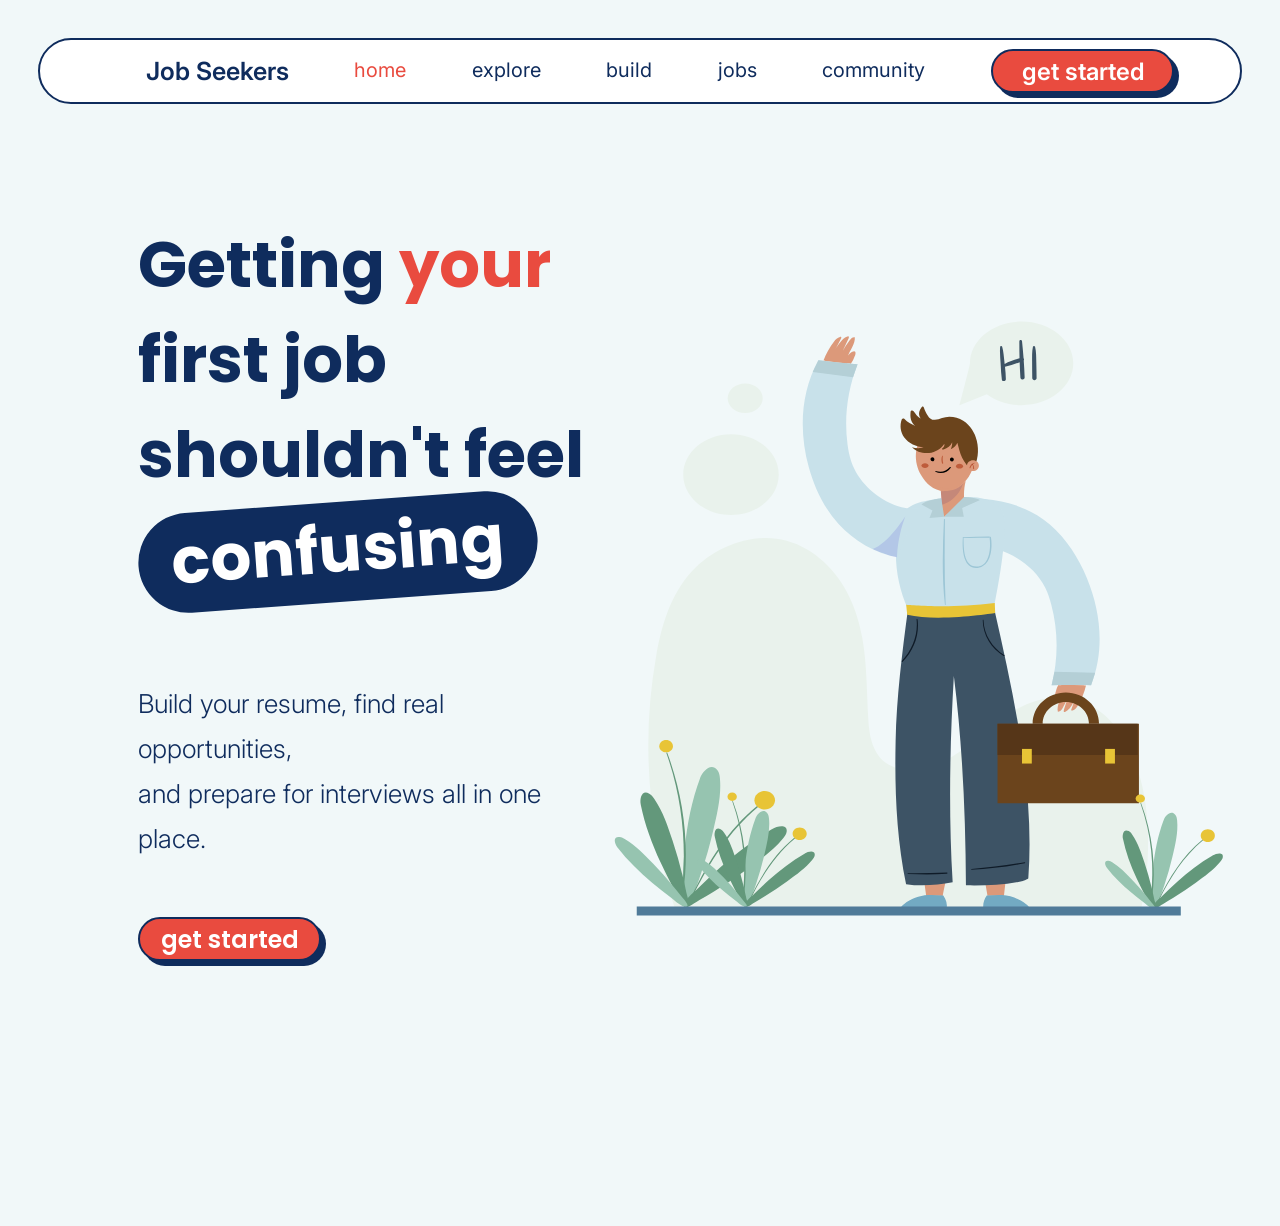
==== index.html @ 9e2808a2 "Complete home hero section" ====
<!DOCTYPE html>
<html lang="en">
<head>
    <meta charset="UTF-8">
    <meta name="viewport" content="width=device-width, initial-scale=1.0">
    <title>Job Seekers</title>
    <link rel="stylesheet" href="styles.css">
    <link rel="icon" type="image/png" href= ./assets/suitcase.png>
    <script src="./js/active-page.js"></script> 
</head>
<body>
    <header>
        <nav>
            <ul class="main-nav-bar">
                <li><div class="logo">Job Seekers</div></li>
                <li><a href="index.html">home</a></li>
                <li><a href="explore.html">explore</a></li>
                <li><a href="build.html">build</a></li>
                <li><a href="jobs.html">jobs</a></li>
                <li><a href="community.html">community</a></li>
                <li><a href="explore.html" class="cta-button">get started</a></li>
            </ul>
        </nav>
    </header>
    <section class="hero-section">
        <div class="hero-content">
            <div class = "hero-message">
                <h1>Getting <span class="hero-your-span">your</span><br>
                    first job<br>
                    shouldn't feel <span class="hero-confusing-span">confusing</span></h1>
                <p>Build your resume, find real opportunities,<br>
                    and prepare for interviews all in one place.</p>
                <a href="explore.html" class="cta-button">get started</a>
            </div>
            <div class="hero-image" alt="Job Seekers Hero Image"></div>
        </div>
    </section>
</body>
</html>
---- styles.css ----
@import url('https://fonts.googleapis.com/css2?family=Inter:ital,opsz,wght@0,14..32,100..900;1,14..32,100..900&family=Poppins:ital,wght@0,100;0,200;0,300;0,400;0,500;0,600;0,700;0,800;0,900;1,100;1,200;1,300;1,400;1,500;1,600;1,700;1,800;1,900&family=Source+Serif+4:ital,opsz,wght@0,8..60,200..900;1,8..60,200..900&display=swap');

/* Variables */
:root {
    --primary-color: #0F2C5D;
    --secondary-color: #E94B3F;
    --supplementary-color: #FED966;
    --background-color: #F1F8F9;
    --primary-font: "Poppins", sans-serif;
    --secondary-font: "Inter", sans-serif;
}

/* Base */
html {
    background-color: var(--background-color);
    font-family: var(--primary-font);
}

header {
    display: flex;
    padding: 30px;
}

ul {
    list-style: none;
    margin: 0;
}

/* Navigation */
.logo {
    color: var(--primary-color);
    font-family: var(--secondary-font);
    font-size: 25px;
    font-weight: 600;
}

ul a {
    color: var(--primary-color);
    font-family: var(--secondary-font);
    font-size: 20px;
    text-decoration: none;
}

nav {
    align-items: center;
    background-color: #FFFFFF;
    border: 2px solid var(--primary-color);
    border-radius: 50px;
    display: flex;
    height: 62px;
    width: 100%;
}

.main-nav-bar {
    align-items: center;
    display: flex;
    justify-content: space-evenly;
    width: 100%;
}

.main-nav-bar a.current-page-link {
    color: var(--secondary-color);
    font-family: var(--secondary-font);
}

/* Buttons */
.cta-button {
    align-items: center;
    background: var(--secondary-color);
    border: 2px solid var(--primary-color);
    border-radius: 25px;
    box-shadow: 5px 5px 0px var(--primary-color);
    color: #FFFFFF;
    cursor: pointer;
    display: flex;
    font-style: normal;
    font-size: 24px;
    font-weight: 600;
    height: 40px;
    justify-content: center;
    line-height: normal;
    text-align: center;
    text-decoration: none;
    transition: all 0.3s ease;
    width: 179.299px;
}

.cta-button:hover {
    background-color: #FFFFFF;
    color: var(--secondary-color);
    transform: translateY(-2px);
}

.cta-button:active {
    box-shadow: none;
    transform: translateY(4px);
}

/* Hero Section */

.hero-section {
    display: flex;
    height: 1024px;
    padding: 30px;
}

.hero-content {
    display: flex;
    height: 100vh;
    width: 100%;
}

.hero-message {
    display: flex;
    flex-direction: column;
    padding-left: 100px;
}

.hero-image {
    background-image: url(./assets/hero-img.svg);
    background-position: right;
    background-repeat: no-repeat;
    background-size: contain;
    height: 100%;
    width: 100%;
}

.hero-message h1,
.hero-your-span,
.hero-confusing-span {
    color: var(--primary-color);
    font-family: var(--primary-font);
    font-size: 64px;
    line-height: normal;
}

.hero-your-span {
    color: var(--secondary-color);
}

.hero-confusing-span {
    background-color: var(--primary-color);
    border-radius: 50px;
    color: #FFFFFF;
    display: inline-block;
    height: 100px;
    text-align: center;
    transform: rotate(-4.13deg);
    width: 400.411px;
}

.hero-message p {
    color: var(--primary-color);
    font-family: var(--secondary-font);
    font-size: 26px;
    font-weight: 300;
    line-height: 45px;
}

.hero-message .cta-button {
    margin-top: 30px;
}
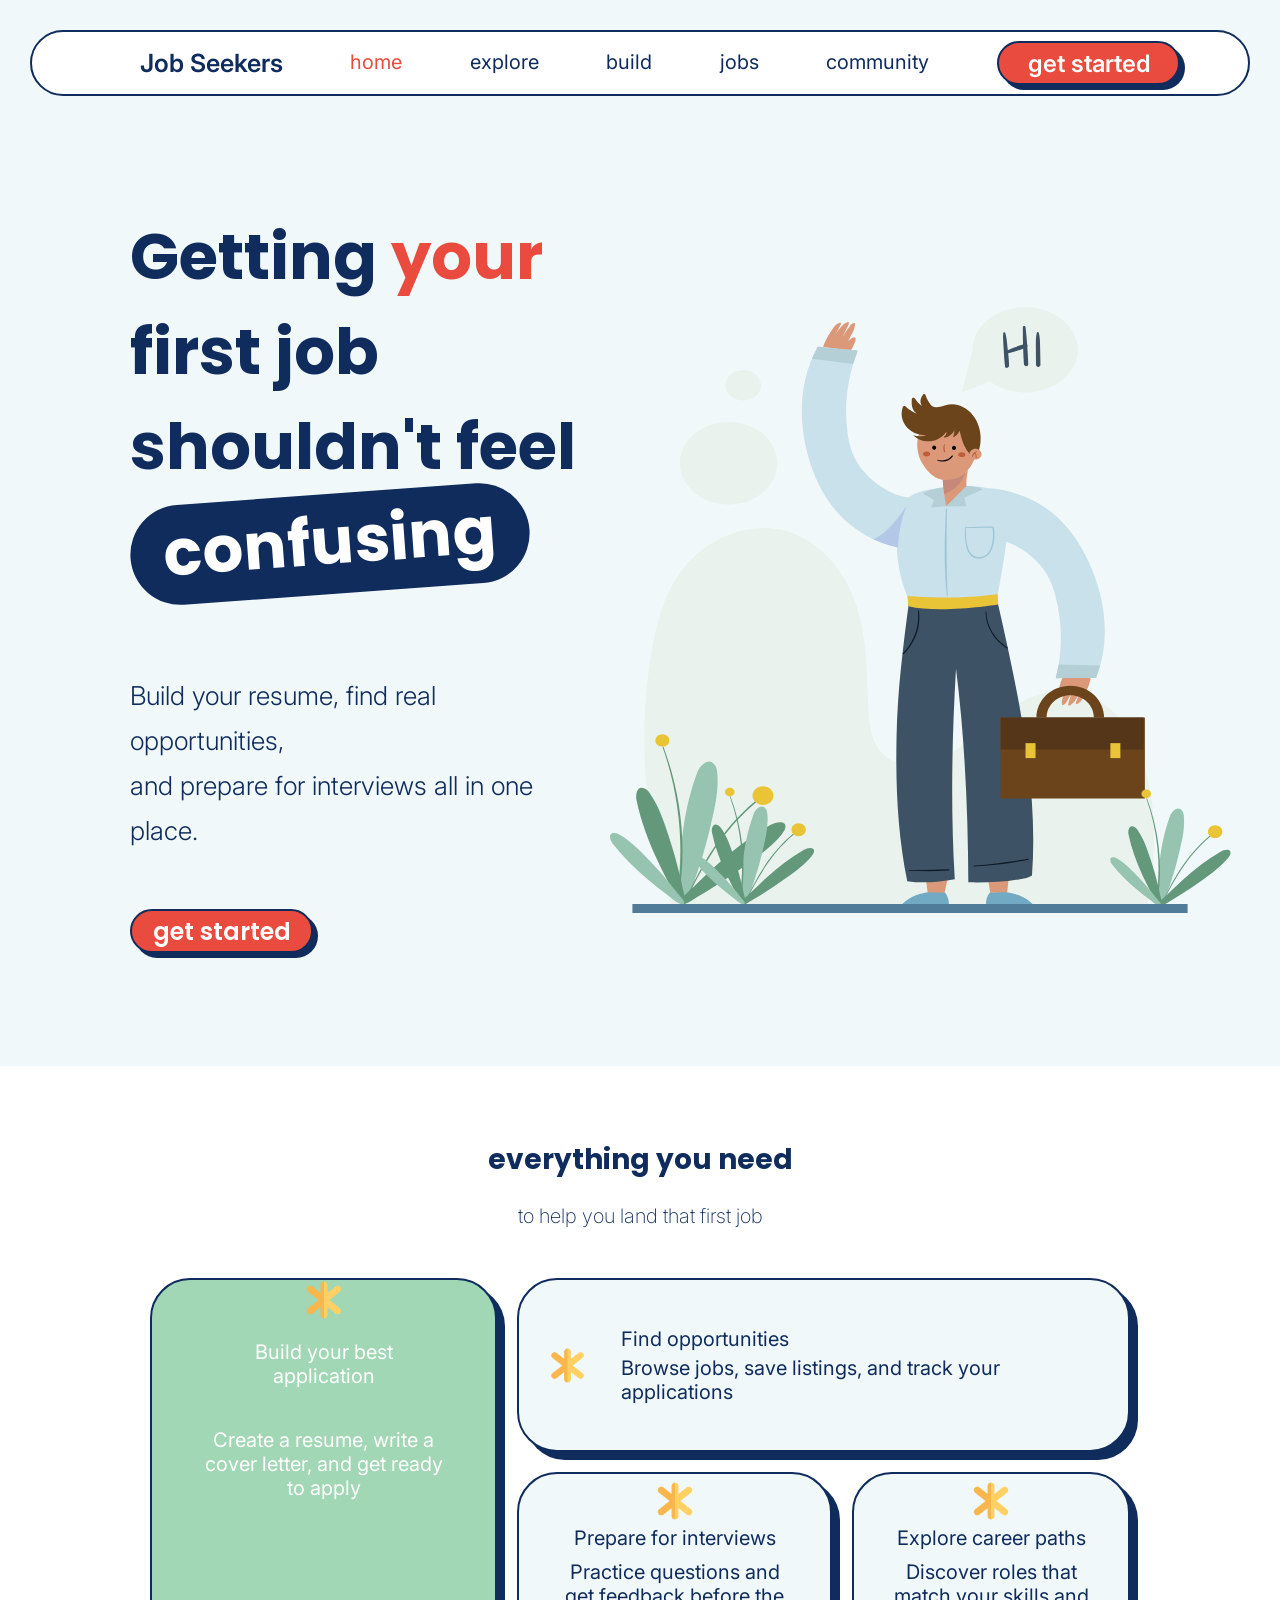
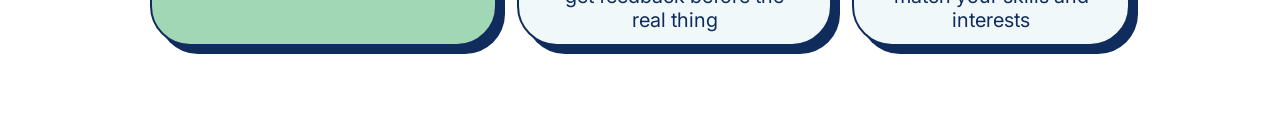
==== commit 8d20ace4: "add feature section" ====
--- a/index.html
+++ b/index.html
@@ -35,5 +35,40 @@
             <div class="hero-image" alt="Job Seekers Hero Image"></div>
         </div>
     </section>
+    <section class="feature-section">
+        <div class="feature-content">
+            <div class="feature-message">
+                <h2>everything you need</h2>
+                <p>to help you land that first job</p>
+            </div>
+            <div class="feature-cards">
+                <div class="feature-card left-feature-card">
+                    <div class="card-img"></div>
+                    <p>Build your best application</p>
+                    <p>Create a resume, write a cover letter, and get ready to apply</p>
+                </div>
+                <div class="right-feature-cards-container">
+                    <div class="feature-card right-feature-card top-right-feature-card">
+                        <div class="card-img"></div>
+                        <div>
+                            <p>Find opportunities</p>
+                            <p>Browse jobs, save listings, and track your applications</p>    
+                        </div>
+                    </div>
+                    <div class="right-btm-feature-card-container">
+                        <div class=" feature-card right-feature-card right-btm-feature-card">
+                            <div class="card-img"></div>
+                            <p>Prepare for interviews</p>
+                            <p>Practice questions and get feedback before the real thing</p>
+                        </div>
+                        <div class=" feature-card right-feature-card right-btm-feature-card">
+                            <div class="card-img"></div>
+                            <p>Explore career paths</p>
+                            <p>Discover roles that match your skills and interests</p>
+                        </div>
+                    </div>
+                </div>
+            </div>
+    </section>
 </body>
 </html>
--- a/styles.css
+++ b/styles.css
@@ -16,6 +16,10 @@
     font-family: var(--primary-font);
 }
 
+body {
+    margin: 0;
+}
+
 header {
     display: flex;
     padding: 30px;
@@ -100,7 +104,7 @@
 
 .hero-section {
     display: flex;
-    height: 1024px;
+    height: 880px;
     padding: 30px;
 }
 
@@ -159,4 +163,104 @@
 
 .hero-message .cta-button {
     margin-top: 30px;
-}+}
+
+/* Feature Section */
+
+.feature-section {
+    align-items: center;
+    background-color: #FFFFFF;
+    display: flex;
+    flex-direction: column;
+    padding: 50px;
+}
+
+.card-img {
+    background-image: url(./assets/asterisk.png);
+    background-repeat: no-repeat;
+    background-position: center;
+    background-size: contain;
+    height: 40px;
+    width: 40px;
+}
+
+.feature-message h2 {
+    color: var(--primary-color);
+    font-family: var(--primary-font);
+    font-size: 28px;
+    text-align: center;
+}
+
+.feature-message p {
+    color: var(--primary-color);
+    font-family: var(--secondary-font);
+    font-size: 20px;
+    font-weight: 200;
+    text-align: center;
+}
+
+.feature-cards {
+    color: var(--primary-color);
+    display: flex;
+    font-family: var(--secondary-font);
+    font-size: 20px;
+    gap: 20px;
+    padding: 30px 100px;
+}
+
+.feature-card {
+    border: 2px solid var(--primary-color);
+    border-radius: 40px;
+    box-shadow: 8px 8px 0 0 var(--primary-color);
+}
+
+.left-feature-card {
+    align-items: center;
+    background-color: #a1d7b5;
+    display: flex;
+    flex-direction: column;
+}
+
+.left-feature-card p {
+    color: #FFFFFF;
+    padding: 0 50px;
+    text-align: center;
+}
+
+.right-feature-card {
+    background-color: var(--background-color);
+    height: 170px;
+}
+
+.top-right-feature-card {
+    align-items: center;
+    display: flex;
+    padding: 0 30px;
+}
+
+.right-btm-feature-card {
+    align-items: center;
+    display: flex;
+    flex-direction: column;
+    justify-content: center;
+}
+
+.right-btm-feature-card p {
+    text-align: center;
+}
+
+.right-feature-cards-container {
+    display: flex;
+    flex-direction: column;
+    gap: 20px;
+}
+
+.right-btm-feature-card-container {
+    display: flex;
+    gap: 20px;
+}
+
+.right-feature-card p {
+    margin: 5px;
+    padding: 0 30px;
+}
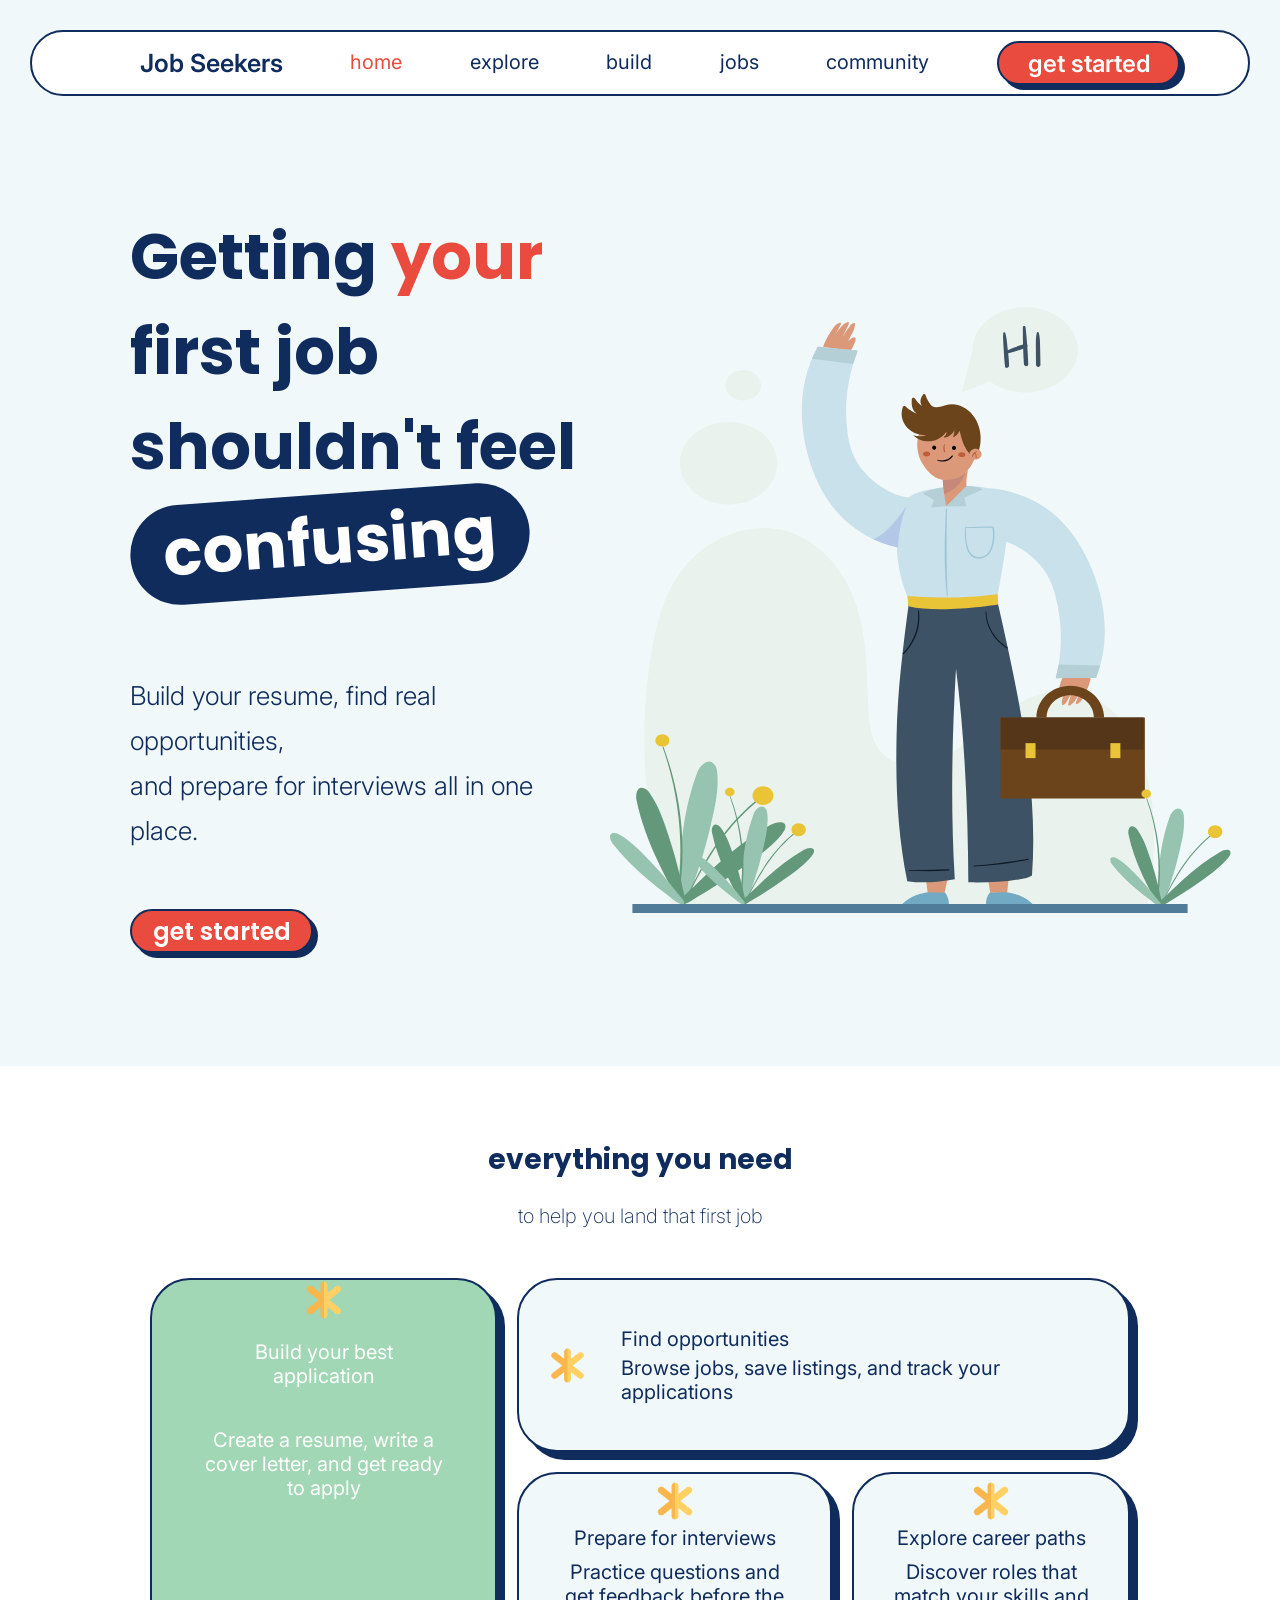
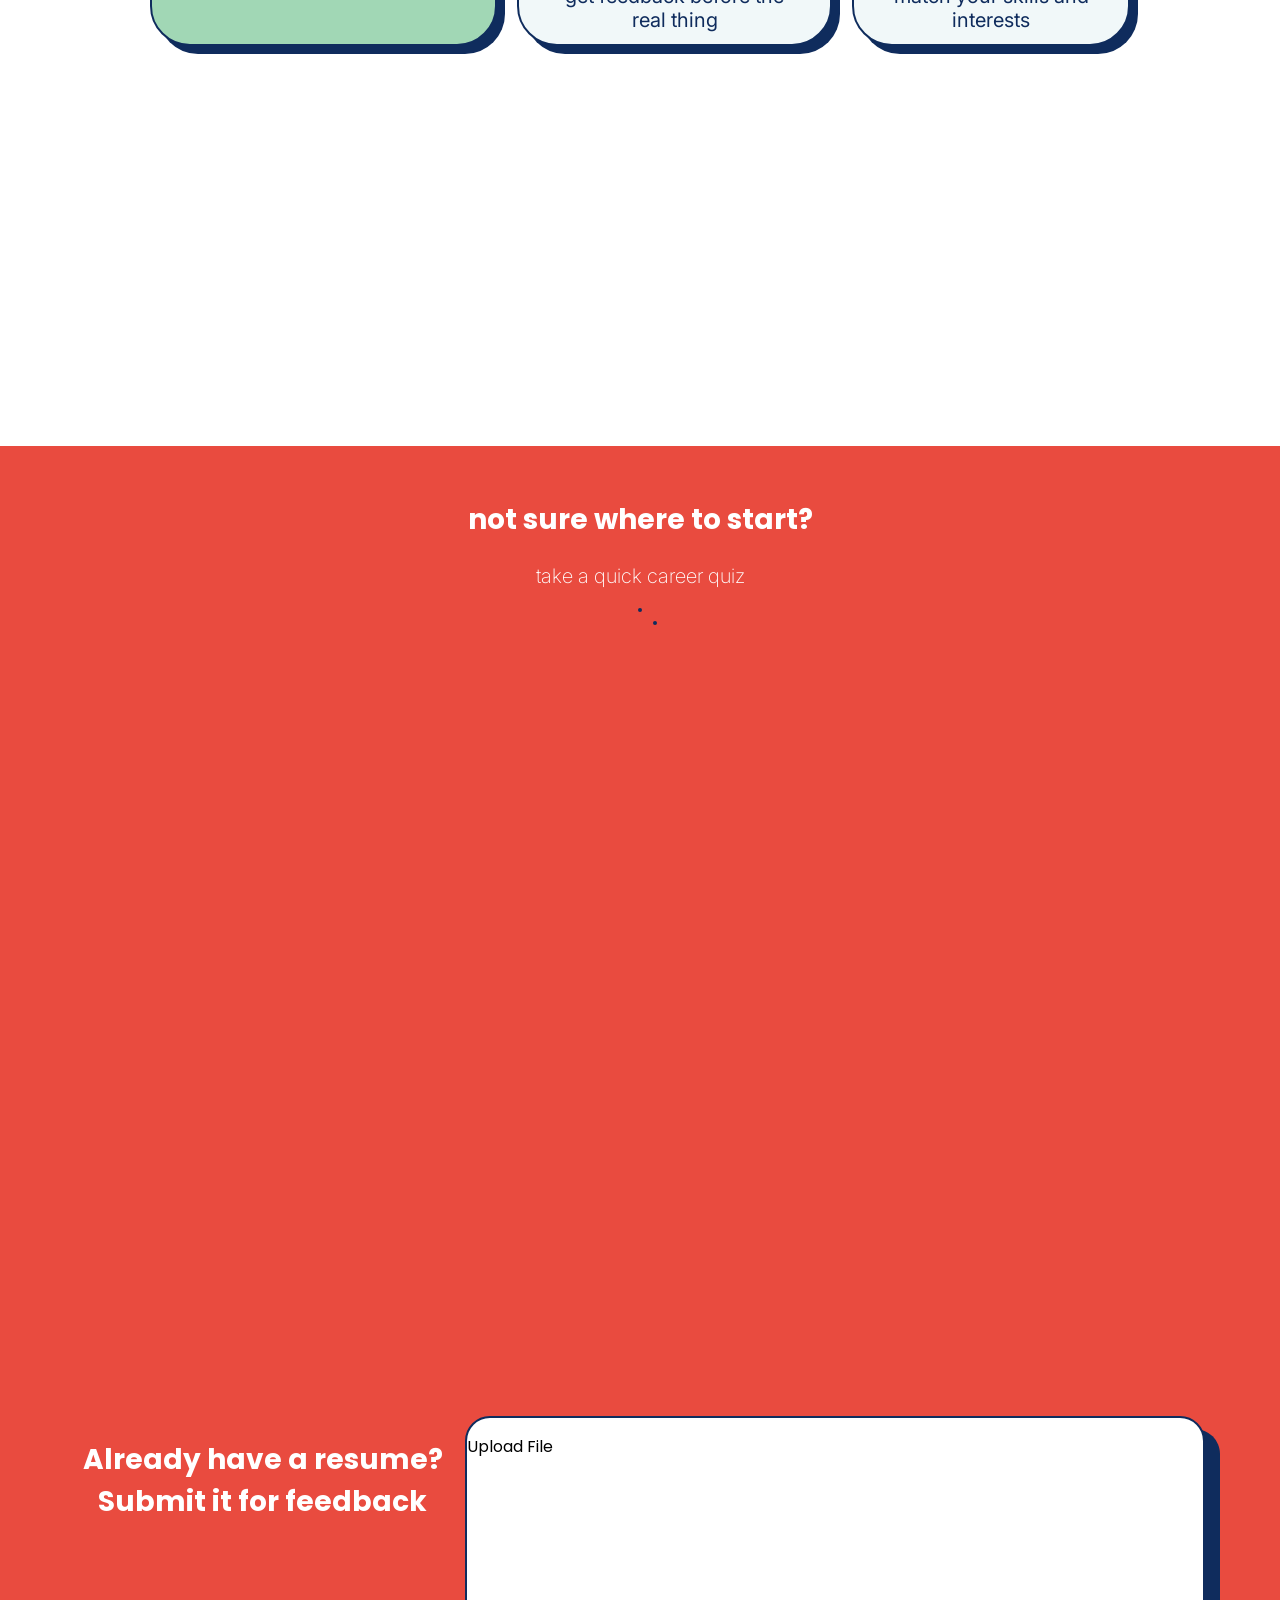
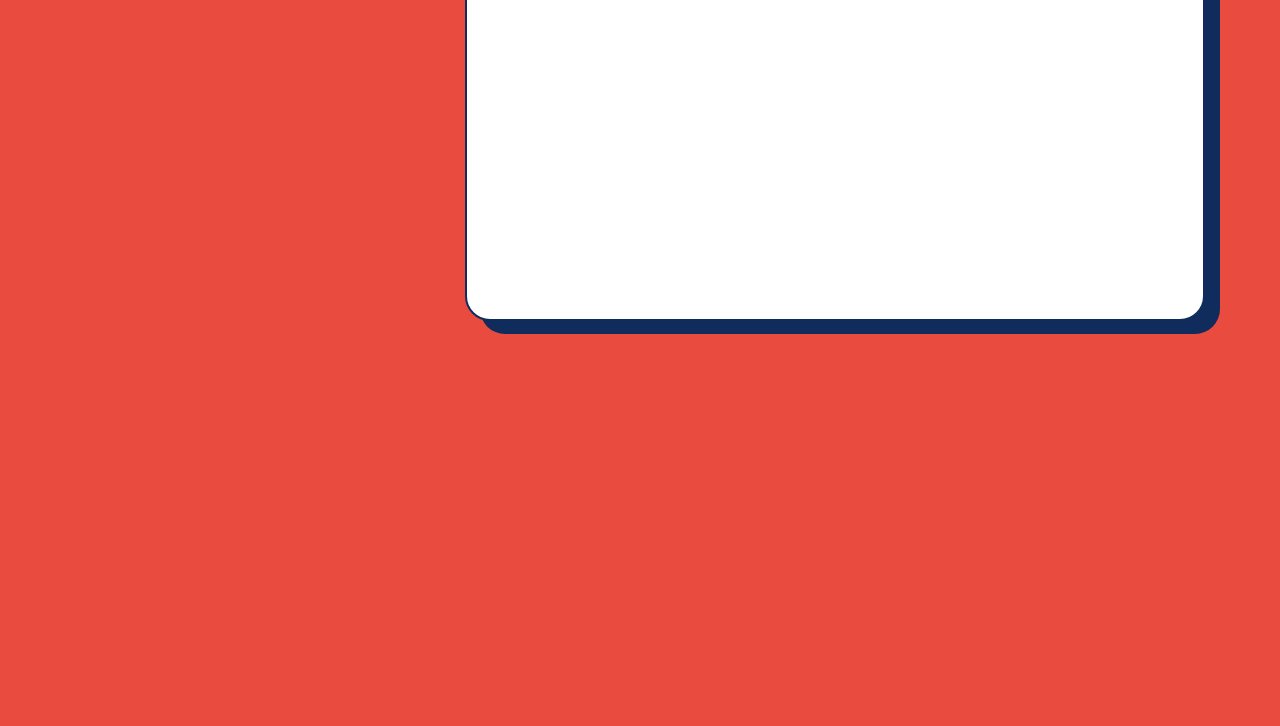
==== commit 50105c7d: "Add quiz and resume section" ====
--- a/index.html
+++ b/index.html
@@ -7,6 +7,28 @@
     <link rel="stylesheet" href="styles.css">
     <link rel="icon" type="image/png" href= ./assets/suitcase.png>
     <script src="./js/active-page.js"></script> 
+    <!-- Marquiz script start -->
+    <script>
+    (function(w, d, s, o){
+    var j = d.createElement(s); j.async = true; j.src = '//script.marquiz.io/v2.js';j.onload = function() {
+        if (document.readyState !== 'loading') Marquiz.init(o);
+        else document.addEventListener("DOMContentLoaded", function() {
+        Marquiz.init(o);
+        });
+    };
+    d.head.insertBefore(j, d.head.firstElementChild);
+    })(window, document, 'script', {
+        host: '//quiz.marquiz.io',
+        region: 'us',
+        id: '69caba107ebec4001cd37ff1',
+        autoOpen: false,
+        autoOpenFreq: 'once',
+        openOnExit: false,
+        disableOnMobile: false
+    }
+    );
+    </script>
+    <!-- Marquiz script end -->
 </head>
 <body>
     <header>
@@ -22,7 +44,7 @@
             </ul>
         </nav>
     </header>
-    <section class="hero-section">
+    <section class="hero-section home-sections">
         <div class="hero-content">
             <div class = "hero-message">
                 <h1>Getting <span class="hero-your-span">your</span><br>
@@ -35,9 +57,9 @@
             <div class="hero-image" alt="Job Seekers Hero Image"></div>
         </div>
     </section>
-    <section class="feature-section">
-        <div class="feature-content">
-            <div class="feature-message">
+    <section class="feature-section home-sections">
+        <div class="feature-content section-content">
+            <div class="feature-message section-message">
                 <h2>everything you need</h2>
                 <p>to help you land that first job</p>
             </div>
@@ -70,5 +92,29 @@
                 </div>
             </div>
     </section>
+    <section class="career-quiz-section home-sections">
+        <div class="quiz-content section-content">
+            <div class="quiz-message section-message">
+                <h2>not sure where to start?</h2>
+                <p>take a quick career quiz</p>
+            </div>
+            <div class="quiz-form-container">
+                <div data-marquiz-id="69caba107ebec4001cd37ff1"></div>
+                <script>(function(t, p) {window.Marquiz ? Marquiz.add([t, p]) : document.addEventListener('marquizLoaded', function() {Marquiz.add([t, p])})})('Inline', {id: '69caba107ebec4001cd37ff1', buttonText: 'Start', bgColor: '#e94b3f', textColor: '#ffffff', rounded: true, shadow: 'rgba(233, 75, 63, 0.5)', blicked: true, fixed: false, buttonOnMobile: true, disableOnMobile: false, width: '1000', radius: '25', fullWidth: false})</script>
+            </div>
+        </div>
+    </section>
+        <section class="resume-form-section home-sections">
+        <div class="resume-form-content section-content">
+            <div class="quiz-message section-message">
+                <h2>Already have a resume?<br>Submit it for feedback </h2>
+            </div>
+            <div class="form-container">
+                <p>Upload File</p>
+                <form class="resume-form">
+                </form>
+            </div>
+        <div>
+    </section>
 </body>
 </html>
--- a/styles.css
+++ b/styles.css
@@ -42,7 +42,14 @@
     color: var(--primary-color);
     font-family: var(--secondary-font);
     font-size: 20px;
-    text-decoration: none;
+    display: inline-block;
+        position: relative;
+        text-decoration: none;
+    transition: all 0.4s;
+}
+
+ul a:hover {
+    transform: rotate(-10deg);
 }
 
 nav {
@@ -101,8 +108,7 @@
 }
 
 /* Hero Section */
-
-.hero-section {
+.home-sections {
     display: flex;
     height: 880px;
     padding: 30px;
@@ -166,7 +172,6 @@
 }
 
 /* Feature Section */
-
 .feature-section {
     align-items: center;
     background-color: #FFFFFF;
@@ -184,14 +189,14 @@
     width: 40px;
 }
 
-.feature-message h2 {
+.section-message h2 {
     color: var(--primary-color);
     font-family: var(--primary-font);
     font-size: 28px;
     text-align: center;
 }
 
-.feature-message p {
+.section-message p {
     color: var(--primary-color);
     font-family: var(--secondary-font);
     font-size: 20px;
@@ -264,3 +269,48 @@
     margin: 5px;
     padding: 0 30px;
 }
+
+/* Quiz Section */
+.career-quiz-section,
+.resume-form-section {
+    background-color: var(--secondary-color);
+}
+
+.career-quiz-section {
+    flex-direction: column;
+}
+
+.quiz-message h2,
+.quiz-message p {
+    color: #FFFFFF;
+}
+
+.quiz-content {
+    align-items: center;
+    display: flex;
+    flex-direction: column;
+}
+
+.quiz-form-container {
+    border: 2px solid var(--primary-color);
+    border-radius: 25px;
+    box-shadow: 15px 13px 0 0 var(--primary-color);
+    width: max-content;
+}
+
+/* Resume Section */
+.form-container {
+    background: #FFFFFF;
+    border: 2px solid var(--primary-color);
+    border-radius: 25px;
+    box-shadow: 15px 13px 0 0 var(--primary-color);
+    height: 501px;
+    width: 736px;
+}
+
+.resume-form-content {
+    display: flex;
+    justify-content: space-evenly;
+    padding-left: 30px;
+    width: 100%;
+}
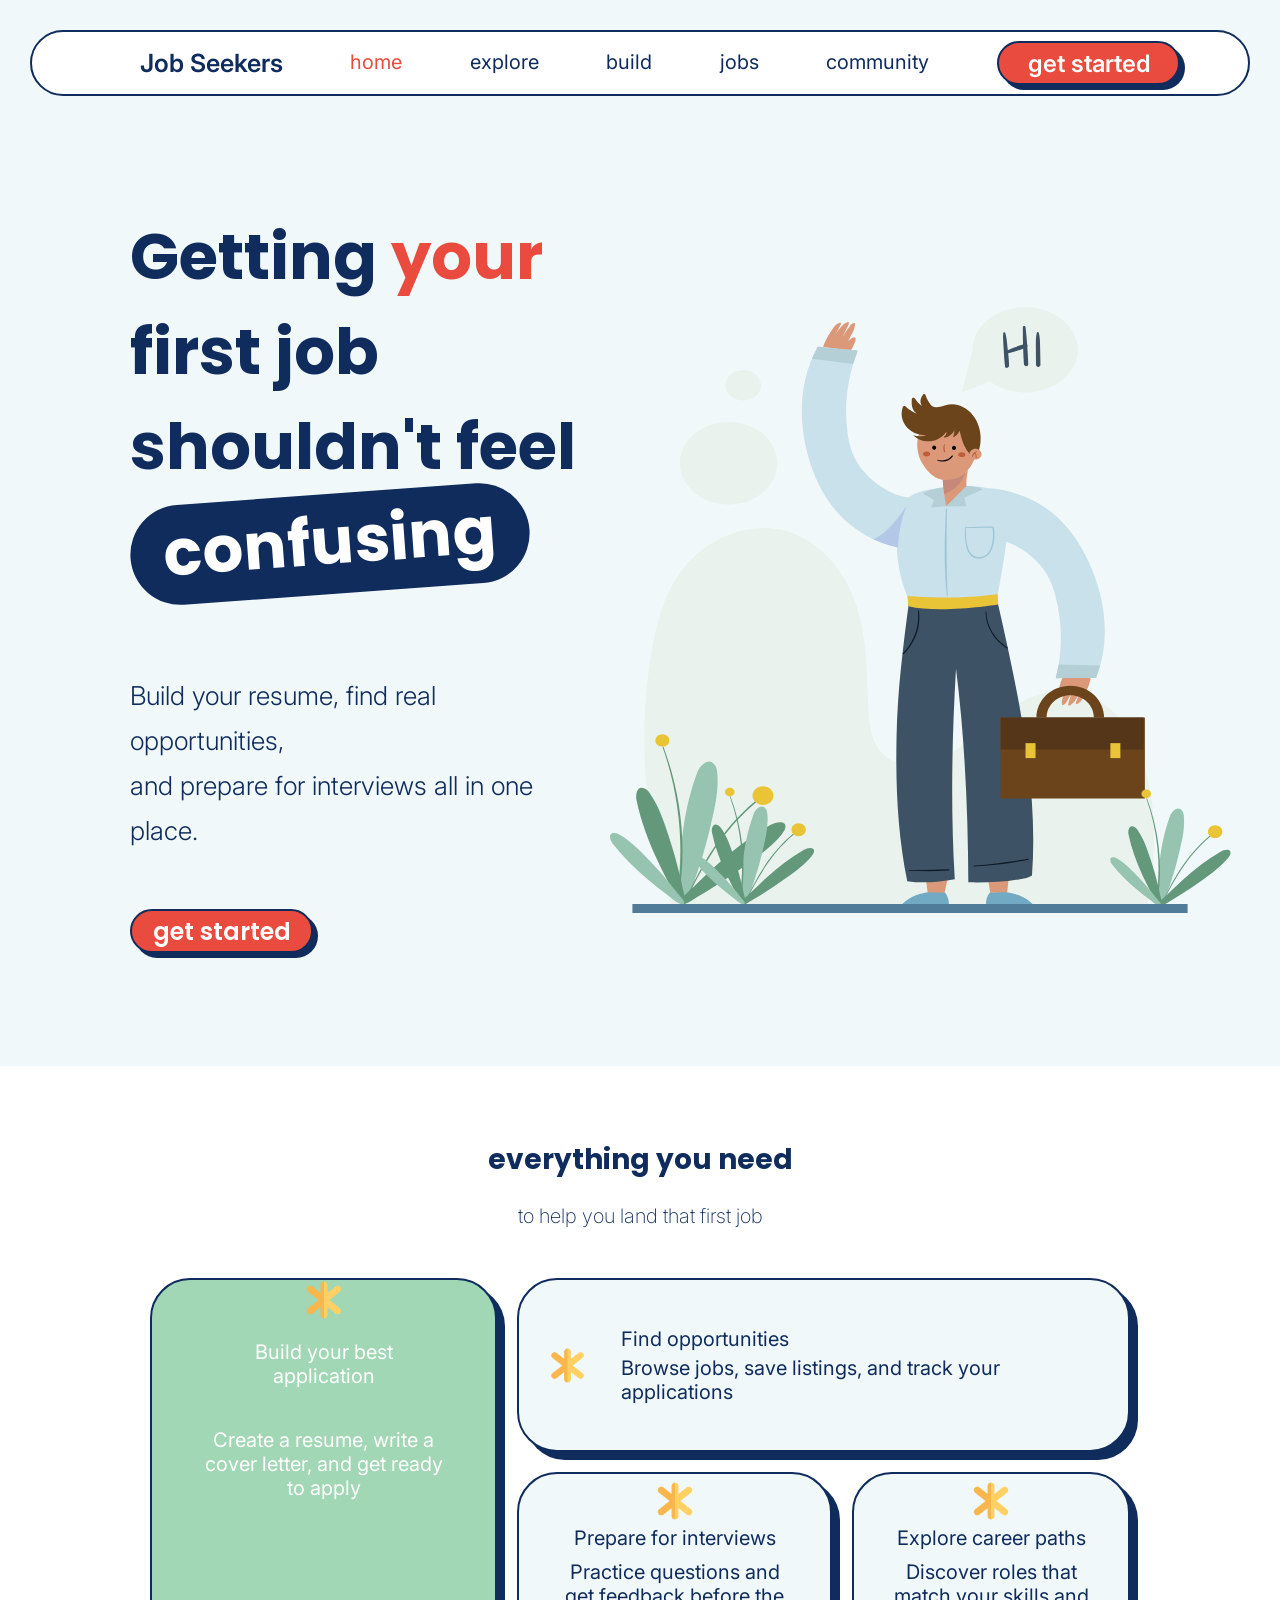
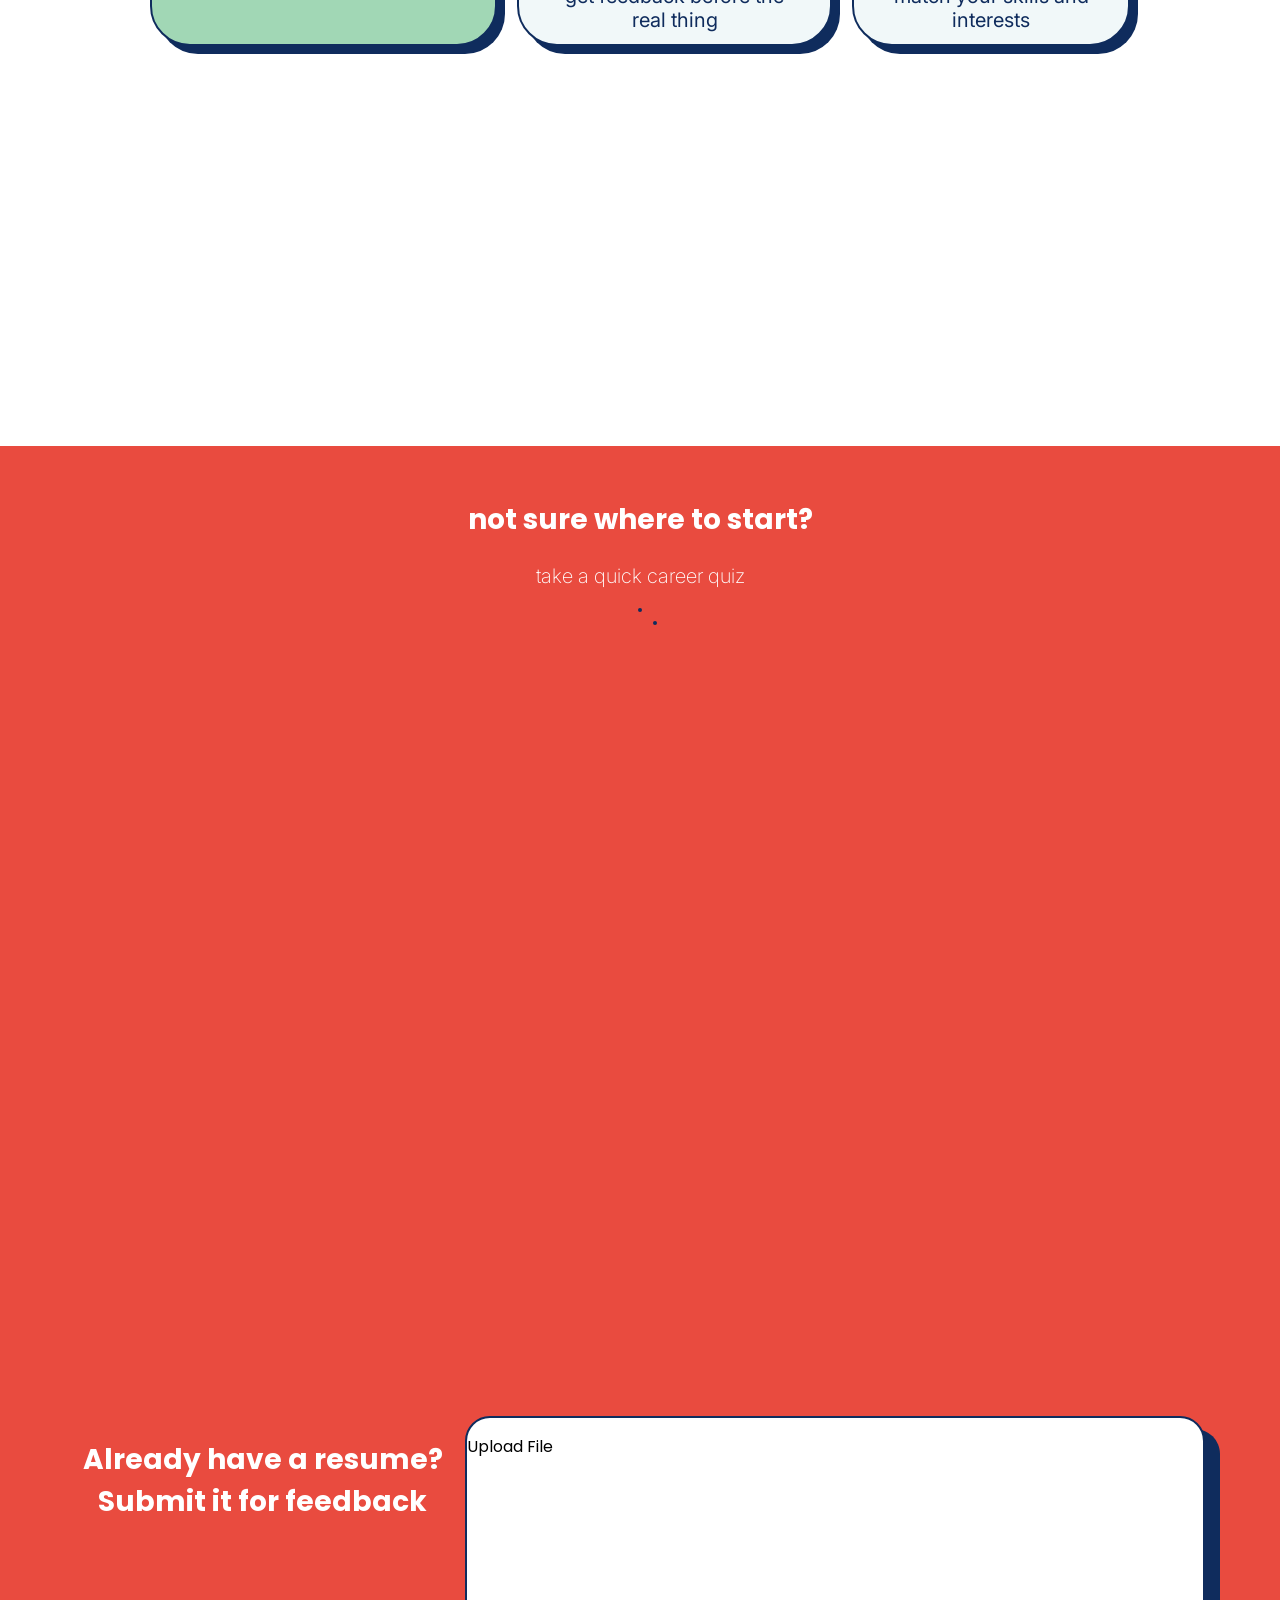
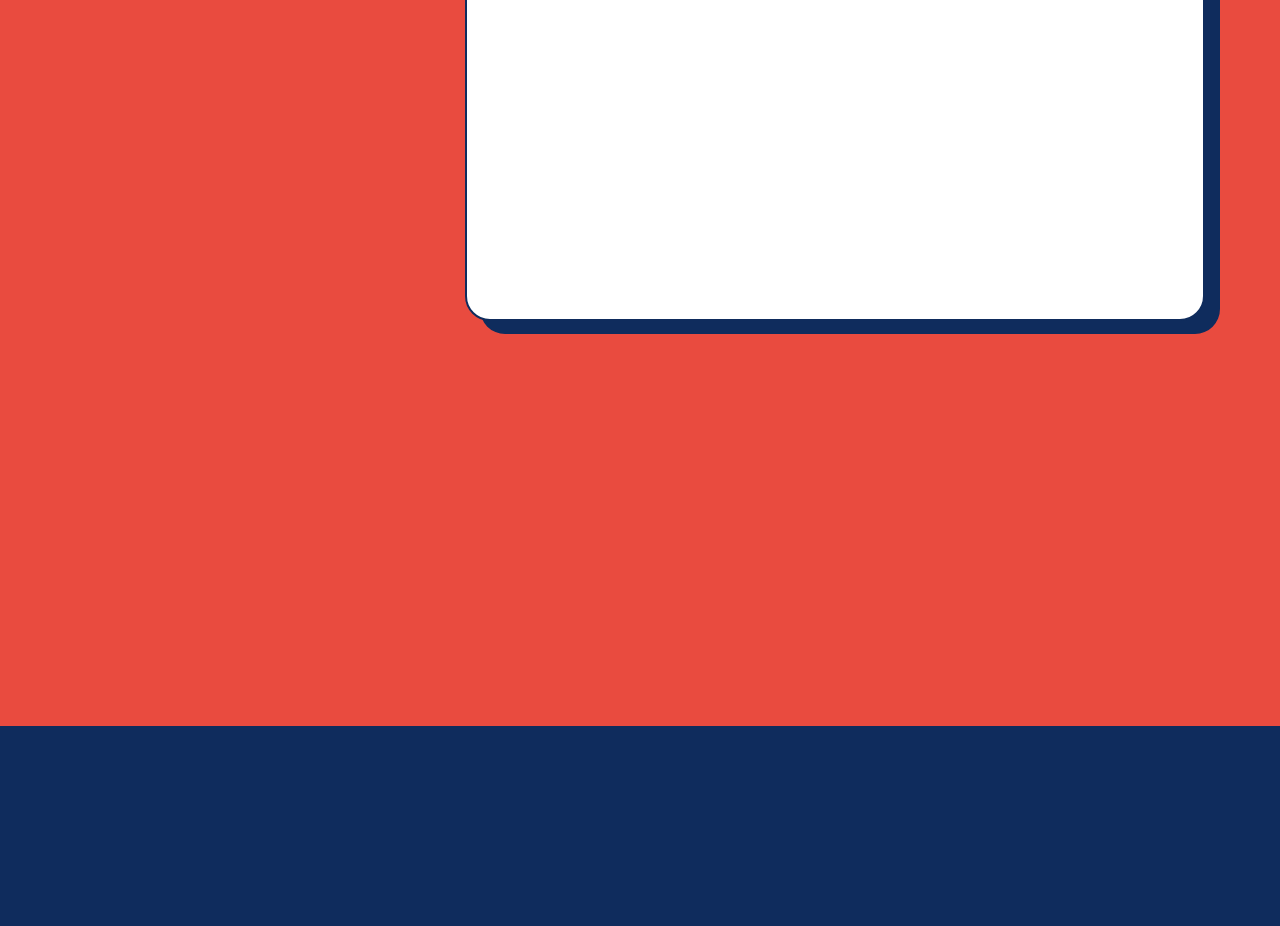
==== commit 9722b6ee: "Add job page content" ====
--- a/index.html
+++ b/index.html
@@ -104,7 +104,7 @@
             </div>
         </div>
     </section>
-        <section class="resume-form-section home-sections">
+    <section class="resume-form-section home-sections">
         <div class="resume-form-content section-content">
             <div class="quiz-message section-message">
                 <h2>Already have a resume?<br>Submit it for feedback </h2>
@@ -116,5 +116,8 @@
             </div>
         <div>
     </section>
+    <footer>
+        
+    </footer>
 </body>
 </html>
--- a/styles.css
+++ b/styles.css
@@ -313,4 +313,181 @@
     justify-content: space-evenly;
     padding-left: 30px;
     width: 100%;
+}
+
+/* Footer */
+footer{
+    background-color: var(--primary-color);
+    height: 200px;
+}
+
+
+/* Explore Page */
+
+.subpage-hero{
+    display: flex;
+    min-height: 200px;
+    padding: 0 40px;
+
+}
+.subpage-hero-content{
+    background-color: #FFFFFF;
+    display: flex;
+    justify-content: space-between;
+    align-items: center;
+    border-radius: 25px;
+    width: 100%;
+    height: max-content;
+    padding: 20px 40px;
+}
+
+.subpage-hero-message h1,
+.subpage-hero-span {
+    color: var(--primary-color);
+    font-family: var(--primary-font);
+    font-size: 64px;
+    line-height: normal;
+    margin: 0;
+}
+
+.subpage-hero-span {
+    color: var(--secondary-color);
+}
+
+.subpage-hero-message p {
+    color: var(--primary-color);
+    font-family: var(--secondary-font);
+    font-size: 26px;
+    font-weight: 300;
+    line-height: 45px;
+}
+
+
+.explore-hero-image {
+    background-image: url(./assets/explore-hero-img.png);
+    background-position: right;
+    background-repeat: no-repeat;
+    background-size: contain;
+    width: 795px;
+    height: 401px;
+    flex-shrink: 0;
+}
+
+/* Career Section */
+
+.career-section {
+    display: flex;
+    height: 880px;
+    align-items: center;
+    background-color: #FFFFFF;
+    display: flex;
+    flex-direction: column;
+    padding: 50px;
+    margin-top: 60px;
+}
+
+.career-cards-top, .career-cards-btm{
+    display: flex;
+    justify-content: space-between;
+    gap: 20px;
+    margin: 40px 0;
+}
+
+.career-card{
+    width: 330px;
+    height: 165px;
+    border-radius: 25px;
+    border: 2px solid var(--primary-color);
+    background: var(--secondary-color);
+    box-shadow: 9px 8px 0 0 var(--primary-color);
+}
+
+
+/* Build Page */
+
+
+.build-hero-image{
+    background-image: url(./assets/build-hero-image.png);
+    background-position: right;
+    background-repeat: no-repeat;
+    background-size: contain;
+    width: 795px;
+    height: 401px;
+    flex-shrink: 0;
+}
+
+
+.resume-section{
+    display: flex;
+    flex-direction: column;
+    align-items: center;
+    background-color: #FFFFFF;
+    margin-top: 50px;
+    padding-top: 50px;
+    height: 500px;
+}
+
+
+.resume-snippet-image{
+    background-image: url(./assets/resume-snippet.png);
+    background-position: right;
+    background-repeat: no-repeat;
+    background-size: contain;
+    width: 795px;
+    height: 401px;
+}
+
+/* Job Page */
+
+.job-hero-img{
+    background-image: url(./assets/job-hero-img.jpg);
+    background-position: right;
+    background-repeat: no-repeat;
+    background-size: cover;
+    width: 795px;
+    height: 401px;
+    flex-shrink: 0;
+}
+
+
+
+.accordion-section{
+    display: flex;
+    flex-direction: column;
+    align-items: center;
+    height: 500px;
+    background-color: #FFFFFF;
+    margin-top: 50px;
+}
+.accordion-container{
+    display: flex;
+    flex-direction: column;
+    justify-content: center;
+    gap: 30px;
+    width: 70%;
+    height: 100%;
+}
+.accordion {
+  background-color: var(--secondary-color);
+  border-radius: 15px;
+  font: var(--secondary-font);
+  color: #FFFFFF;
+  cursor: pointer;
+  padding: 18px;
+  width: 100%;
+  text-align: left;
+  border: none;
+  outline: none;
+  transition: 0.4s;
+}
+
+.active, .accordion:hover {
+  background-color: #ccc;
+}
+
+.panel {
+  padding: 0 18px;
+  background-color: white;
+  display: none;
+  overflow: hidden;
 }
